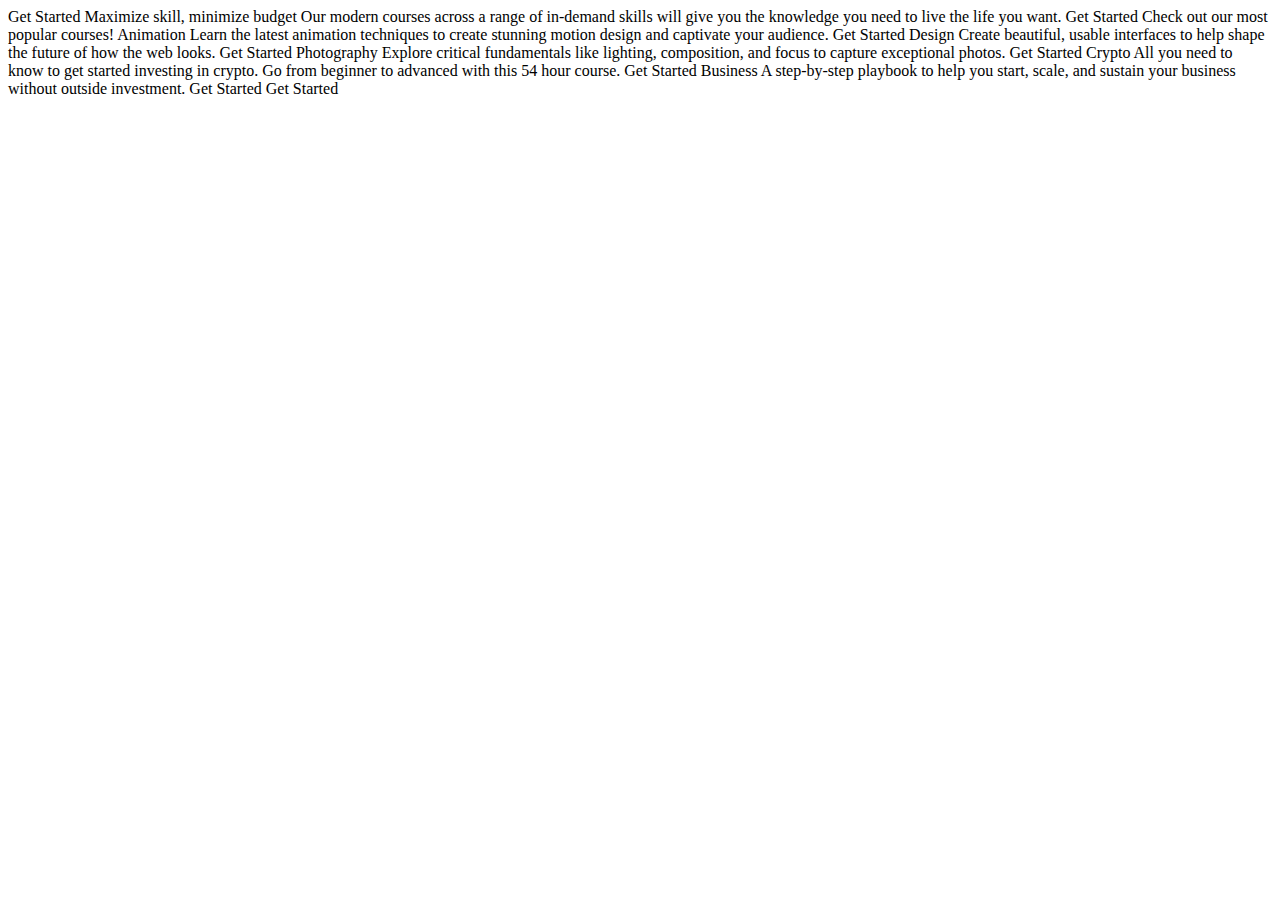
==== starter-code/index.html @ 49cd026f "Initial commit" ====
<!DOCTYPE html>
<html lang="en">
<head>
  <meta charset="UTF-8">
  <meta name="viewport" content="width=device-width, initial-scale=1.0">

  <link rel="icon" type="image/png" sizes="32x32" href="./assets/favicon-32x32.png">
  
  <title>Frontend Mentor | Skilled e-learning landing page</title>
</head>
<body>

  Get Started

  Maximize skill, minimize budget

  Our modern courses across a range of in-demand skills will give you the 
  knowledge you need to live the life you want.

  Get Started

  Check out our most popular courses!

  Animation
  Learn the latest animation techniques to create stunning motion 
  design and captivate your audience.
  Get Started

  Design
  Create beautiful, usable interfaces to help shape the future of 
  how the web looks.
  Get Started

  Photography
  Explore critical fundamentals like lighting, composition, and focus 
  to capture exceptional photos.
  Get Started

  Crypto
  All you need to know to get started investing in crypto. Go from beginner 
  to advanced with this 54 hour course.
  Get Started

  Business
  A step-by-step playbook to help you start, scale, and sustain your business 
  without outside investment.
  Get Started

  Get Started

</body>
</html>
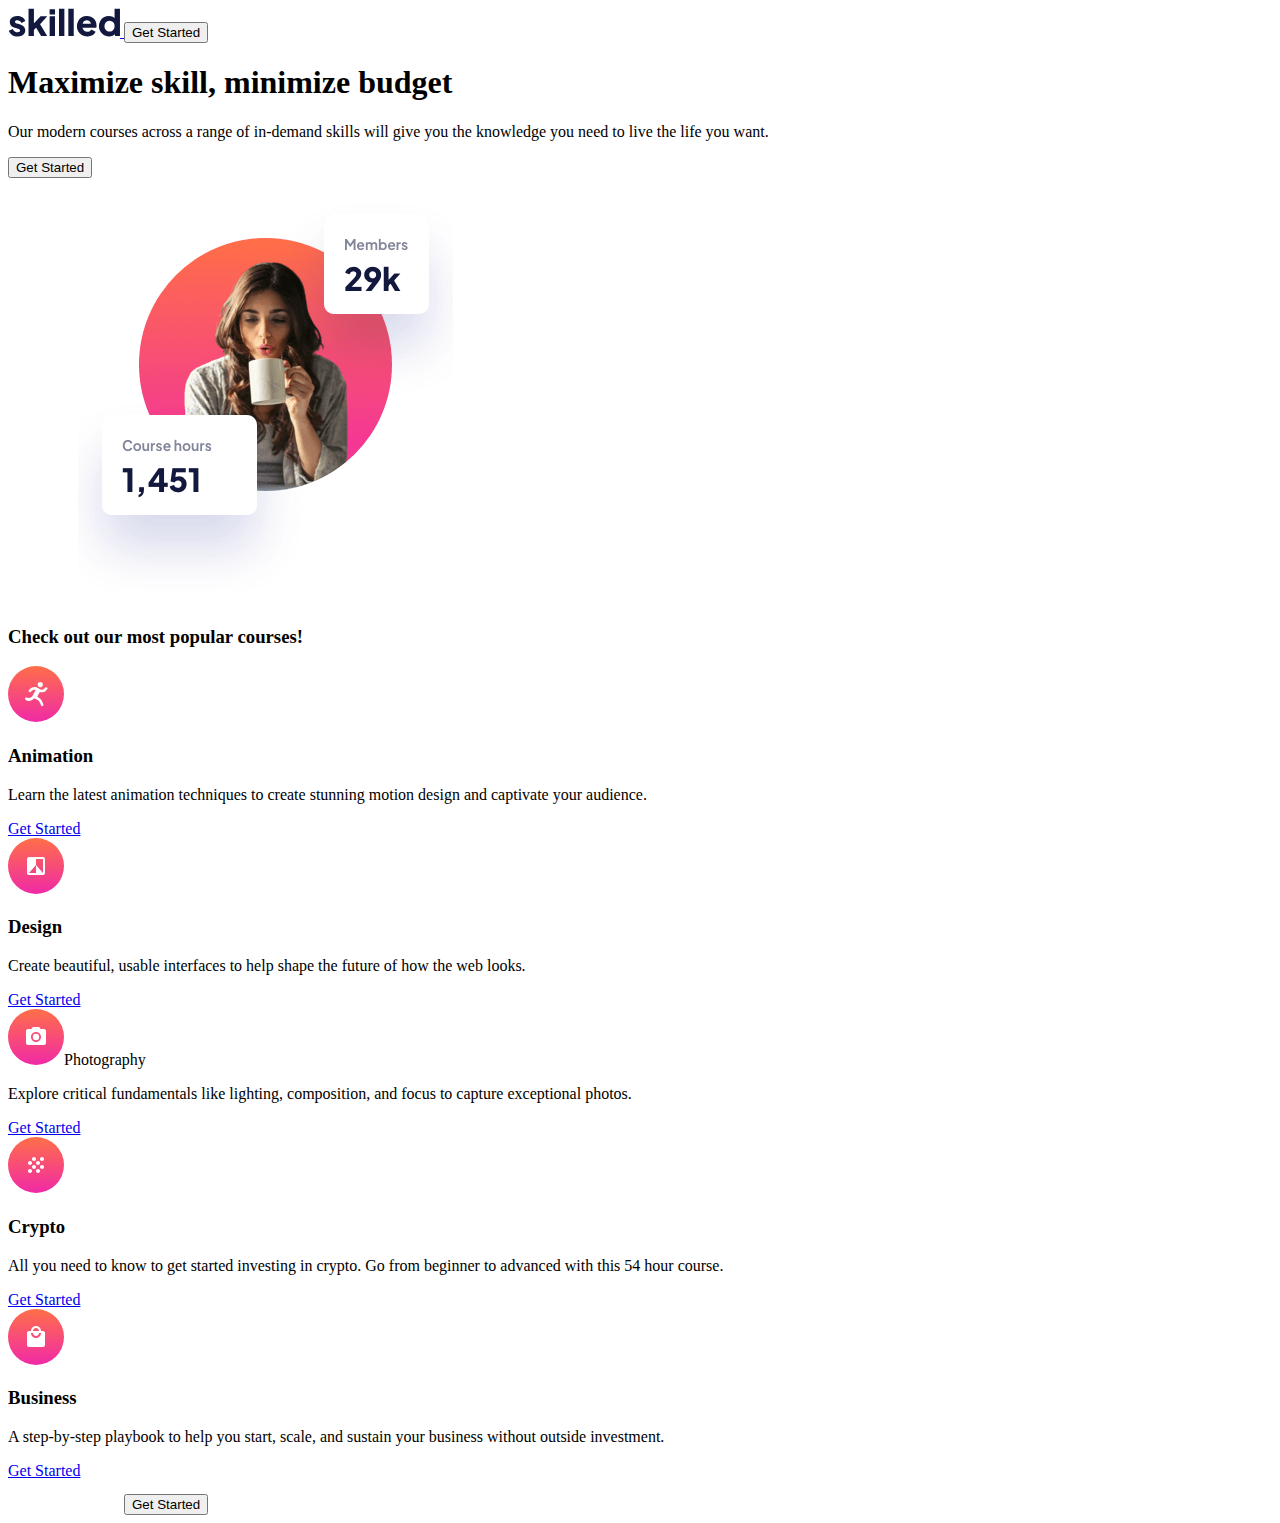
==== commit 5431f5c1: "Added html tags to index.html" ====
--- a/starter-code/index.html
+++ b/starter-code/index.html
@@ -9,44 +9,78 @@
   <title>Frontend Mentor | Skilled e-learning landing page</title>
 </head>
 <body>
+  <header>
+    <a href="#">
+      <img src="./assets/logo-dark.svg" alt="skilled logo"/>
+    </a>
+    <button class="" type="button">Get Started</button>
+  </header>
 
-  Get Started
+  <main>
+    <section class="hero-area">
+      <div class="content-wrapper">
+        <h1>Maximize skill, minimize budget</h1>
+        <p>Our modern courses across a range of in-demand skills will give you the 
+        knowledge you need to live the life you want.</p>
+        <button class="hero-button" type="button">Get Started</button>
+      </div>
 
-  Maximize skill, minimize budget
+      <figure>
+        <img src="./assets/image-hero-mobile.png"/>
+      </figure>      
+    </section>
 
-  Our modern courses across a range of in-demand skills will give you the 
-  knowledge you need to live the life you want.
+    <section class="courses">
+      <div class="courses-heading">
+        <h3>Check out our most popular courses!</h3>
+      </div>
 
-  Get Started
+      <div class="course">
+        <img src="./assets/icon-animation.svg" alt="animation icon"/>
+        <h3>Animation</h3>
+        <p>Learn the latest animation techniques to create stunning motion 
+          design and captivate your audience.</p>
+        <a href="#">Get Started</a>
+      </div>
 
-  Check out our most popular courses!
+      <div class="course">
+        <img src="./assets/icon-design.svg" alt="design icon" />
+        <h3>Design</h3>
+        <p>Create beautiful, usable interfaces to help shape the future of 
+          how the web looks.</p>
+        <a href="#">Get Started</a>
+      </div>
 
-  Animation
-  Learn the latest animation techniques to create stunning motion 
-  design and captivate your audience.
-  Get Started
+      <div class="course">
+        <img src="./assets/icon-photography.svg" alt="photography icon"
+        <h3>Photography</h3>
+        <p> Explore critical fundamentals like lighting, composition, and focus 
+          to capture exceptional photos.</p>
+        <a href="#">Get Started</a>
+      </div>
 
-  Design
-  Create beautiful, usable interfaces to help shape the future of 
-  how the web looks.
-  Get Started
+      <div class="course">
+        <img src="./assets/icon-crypto.svg" alt="crypto icon" />
+        <h3>Crypto</h3>
+        <p> All you need to know to get started investing in crypto. Go from beginner 
+          to advanced with this 54 hour course.</p>
+        <a href="#">Get Started</a>
+      </div>
 
-  Photography
-  Explore critical fundamentals like lighting, composition, and focus 
-  to capture exceptional photos.
-  Get Started
+      <div class="course">
+        <img src="./assets/icon-business.svg" alt="business icon" />
+        <h3>Business</h3>
+        <p>A step-by-step playbook to help you start, scale, and sustain your business 
+          without outside investment.</p>
+        <a href="#">Get Started</a>
+      </div>
+    </section>
+  </main>
 
-  Crypto
-  All you need to know to get started investing in crypto. Go from beginner 
-  to advanced with this 54 hour course.
-  Get Started
-
-  Business
-  A step-by-step playbook to help you start, scale, and sustain your business 
-  without outside investment.
-  Get Started
-
-  Get Started
+  <footer>
+    <img src="./assets/logo-light.svg" alt="skilled logo" />
+    <button class="footer-button" type="button">Get Started</button>
+  </footer>
 
 </body>
 </html>